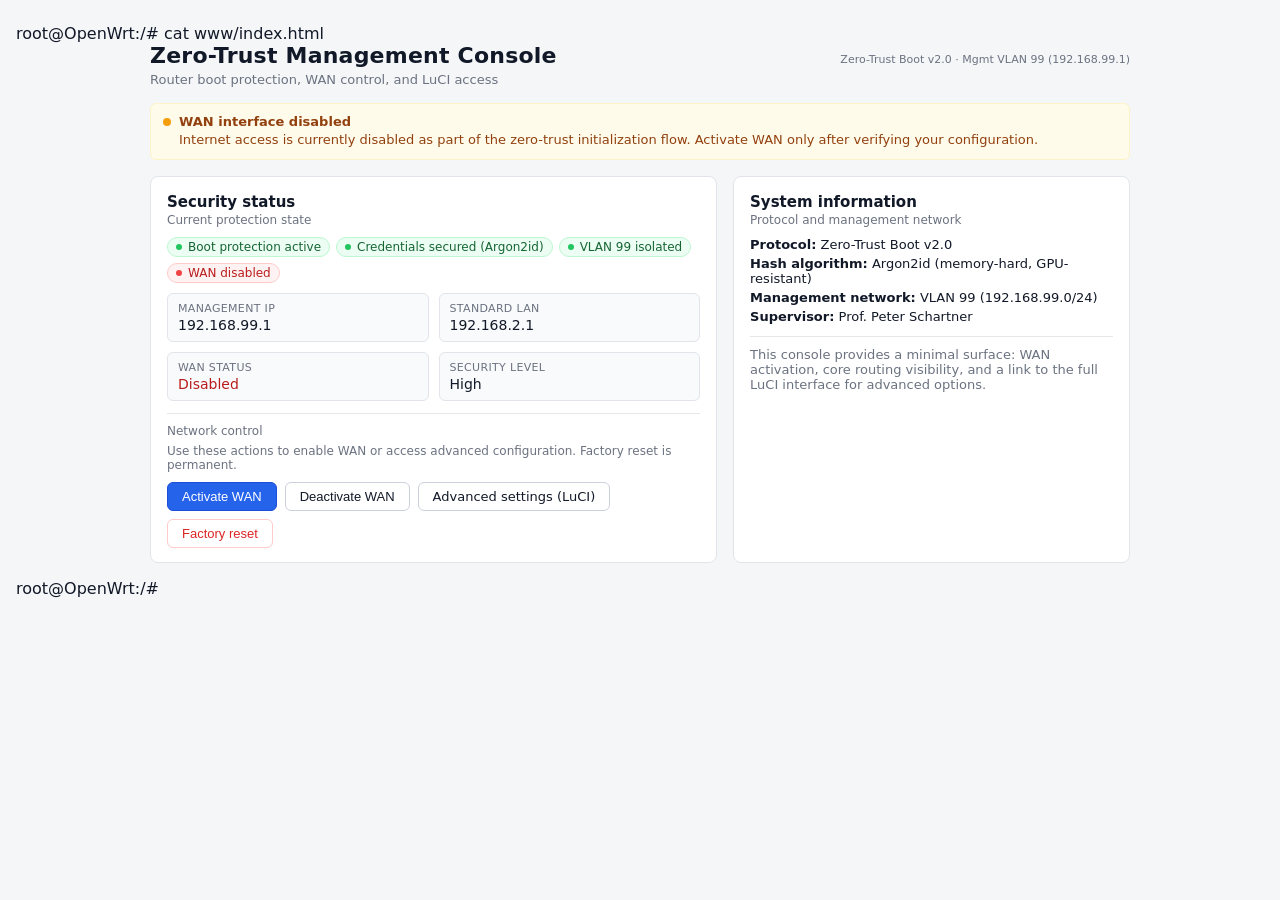
==== src/router_config/www/index.html @ 429b46fa "structuring the project" ====
root@OpenWrt:/# cat www/index.html
<!DOCTYPE html>
<html lang="en">
<head>
  <meta charset="UTF-8" />
  <meta name="viewport" content="width=device-width, initial-scale=1.0" />
  <title>Zero-Trust Management Console</title>
  <style>
    :root {
      --bg: #f5f6f8;
      --card-bg: #ffffff;
      --border-subtle: #e1e4ea;
      --border-strong: #cbd0da;
      --divider: #e5e7eb;
      --text-main: #111827;
      --text-muted: #6b7280;
      --accent: #2563eb;
      --danger: #dc2626;
      --success: #16a34a;
    }

    * { box-sizing: border-box; margin: 0; padding: 0; }

    body {
      font-family: system-ui, -apple-system, BlinkMacSystemFont, "Segoe UI", sans-serif;
      background: var(--bg);
      color: var(--text-main);
      padding: 24px 16px;
    }

    .layout { max-width: 980px; margin: 0 auto; }

    .page-header { margin-bottom: 16px; }

    .page-title-row {
      display: flex;
      align-items: baseline;
      justify-content: space-between;
      gap: 8px;
      flex-wrap: wrap;
    }

    .page-title {
      font-size: 22px;
      font-weight: 600;
      letter-spacing: 0.01em;
    }

    .page-subtitle {
      font-size: 13px;
      color: var(--text-muted);
      margin-top: 4px;
    }

    .page-meta {
      font-size: 11px;
      color: var(--text-muted);
    }

    .alert {
      background: #fffbeb;
      border: 1px solid #fef3c7;
      color: #92400e;
      border-radius: 6px;
      padding: 10px 12px;
      font-size: 13px;
      display: flex;
      align-items: flex-start;
      gap: 8px;
      margin-bottom: 16px;
    }

    .alert-indicator {
      width: 8px;
      height: 8px;
      border-radius: 999px;
      margin-top: 4px;
      background: #f59e0b;
    }

    .alert-title { font-weight: 600; margin-bottom: 2px; }

    .alert-body { font-size: 13px; line-height: 1.4; }

    .main-grid {
      display: grid;
      grid-template-columns: minmax(0, 2fr) minmax(0, 1.4fr);
      gap: 16px;
      margin-bottom: 16px;
    }

    @media (max-width: 768px) {
      .main-grid { grid-template-columns: minmax(0, 1fr); }
    }

    .card {
      background: var(--card-bg);
      border-radius: 8px;
      border: 1px solid var(--border-subtle);
      padding: 16px 16px 14px;
    }

    .card-header {
      display: flex;
      align-items: center;
      justify-content: space-between;
      margin-bottom: 10px;
    }

    .card-title { font-size: 15px; font-weight: 600; }

    .card-subtitle { font-size: 12px; color: var(--text-muted); margin-top: 2px; }

    .card-body { font-size: 13px; }

    .status-group {
      display: flex;
      flex-wrap: wrap;
      gap: 6px;
      margin: 8px 0 10px;
    }

    .badge {
      display: inline-flex;
      align-items: center;
      padding: 2px 8px;
      border-radius: 999px;
      font-size: 12px;
      border: 1px solid transparent;
      background: #f3f4f6;
      color: #374151;
    }

    .badge-dot {
      width: 6px;
      height: 6px;
      border-radius: 999px;
      margin-right: 6px;
    }

    .badge-success {
      background: #ecfdf3;
      color: #166534;
      border-color: #bbf7d0;
    }
    .badge-success .badge-dot { background: #22c55e; }

    .badge-danger {
      background: #fef2f2;
      color: #b91c1c;
      border-color: #fecaca;
    }
    .badge-danger .badge-dot { background: #ef4444; }

    .info-grid {
      display: grid;
      grid-template-columns: repeat(2, minmax(0, 1fr));
      gap: 10px;
      margin-top: 6px;
    }

    @media (max-width: 600px) {
      .info-grid { grid-template-columns: minmax(0, 1fr); }
    }

    .info-item {
      border-radius: 6px;
      border: 1px solid var(--border-subtle);
      padding: 8px 10px;
      background: #f9fafb;
    }

    .info-label {
      font-size: 11px;
      text-transform: uppercase;
      letter-spacing: 0.03em;
      color: var(--text-muted);
      margin-bottom: 2px;
    }

    .info-value { font-size: 14px; font-weight: 500; }

    .btn-row {
      display: flex;
      flex-wrap: wrap;
      gap: 8px;
      margin-top: 12px;
    }

    .btn {
      display: inline-flex;
      align-items: center;
      justify-content: center;
      gap: 6px;
      padding: 6px 14px;
      border-radius: 6px;
      border: 1px solid transparent;
      font-size: 13px;
      font-weight: 500;
      cursor: pointer;
      text-decoration: none;
      background: #ffffff;
      color: var(--text-main);
      transition: background-color 0.15s ease, border-color 0.15s ease, box-shadow 0.15s ease;
    }

    .btn:hover:not(:disabled) { background: #f3f4f6; }

    .btn:disabled { opacity: 0.6; cursor: not-allowed; }

    .btn-primary {
      background: var(--accent);
      color: #ffffff;
      border-color: #1d4ed8;
    }

    .btn-primary:hover:not(:disabled) { background: #1d4ed8; }

    .btn-secondary { border-color: var(--border-strong); color: #111827; }

    .btn-danger {
      background: #ffffff;
      color: var(--danger);
      border-color: #fecaca;
    }

    .btn-danger:hover { background: #fef2f2; }

    .btn-group-form { display: inline-block; }

    .muted { color: var(--text-muted); font-size: 12px; }

    .divider {
      border-top: 1px solid var(--divider);
      margin: 12px 0 10px;
    }

    .system-list p {
      margin-bottom: 4px;
      font-size: 13px;
    }

    .system-list p strong { font-weight: 600; }

    .spinner {
      width: 14px;
      height: 14px;
      border-radius: 50%;
      border: 2px solid rgba(255,255,255,0.3);
      border-top-color: #ffffff;
      animation: spin 1s linear infinite;
    }

    @keyframes spin {
      to { transform: rotate(1turn); }
    }
  </style>
</head>
<body>
  <div class="layout">
    <header class="page-header">
      <div class="page-title-row">
        <div>
          <h1 class="page-title">Zero-Trust Management Console</h1>
          <p class="page-subtitle">Router boot protection, WAN control, and LuCI access</p>
        </div>
        <div class="page-meta">
          Zero-Trust Boot v2.0 · Mgmt VLAN 99 (192.168.99.1)
        </div>
      </div>
    </header>

    <div class="alert" id="wanAlert">
      <div class="alert-indicator"></div>
      <div>
        <div class="alert-title">WAN interface disabled</div>
        <div class="alert-body">
          Internet access is currently disabled as part of the zero-trust initialization flow. Activate WAN only after verifying your configuration.
        </div>
      </div>
    </div>

    <div class="main-grid">
      <!-- Left: status + controls -->
      <section class="card">
        <div class="card-header">
          <div>
            <h2 class="card-title">Security status</h2>
            <p class="card-subtitle">Current protection state</p>
          </div>
        </div>
        <div class="card-body">
          <div class="status-group">
            <span class="badge badge-success">
              <span class="badge-dot"></span> Boot protection active
            </span>
            <span class="badge badge-success">
              <span class="badge-dot"></span> Credentials secured (Argon2id)
            </span>
            <span class="badge badge-success">
              <span class="badge-dot"></span> VLAN 99 isolated
            </span>
            <span class="badge badge-danger" id="wanBadge">
              <span class="badge-dot"></span> WAN disabled
            </span>
          </div>

          <div class="info-grid">
            <div class="info-item">
              <div class="info-label">Management IP</div>
              <div class="info-value">192.168.99.1</div>
            </div>
            <div class="info-item">
              <div class="info-label">Standard LAN</div>
              <div class="info-value">192.168.2.1</div>
            </div>
            <div class="info-item">
              <div class="info-label">WAN status</div>
              <div class="info-value" id="wanStatus">Disabled</div>
            </div>
            <div class="info-item">
              <div class="info-label">Security level</div>
              <div class="info-value">High</div>
            </div>
          </div>

          <div class="divider"></div>

          <div class="card-subtitle" style="margin-bottom: 6px;">Network control</div>
          <p class="muted">
            Use these actions to enable WAN or access advanced configuration. Factory reset is permanent.
          </p>

          <div class="btn-row" style="margin-top: 10px;">
            <form id="wanActivateForm" class="btn-group-form">
              <button type="submit" class="btn btn-primary" id="btnActivateWan">
                <span class="btn-text">Activate WAN</span>
                <span class="spinner" style="display:none;"></span>
              </button>
            </form>

            <form id="wanDeactivateForm" class="btn-group-form">
              <button type="submit" class="btn btn-secondary" id="btnDeactivateWan">
                Deactivate WAN
              </button>
            </form>

            <a href="/cgi-bin/luci" class="btn btn-secondary">Advanced settings (LuCI)</a>

            <button type="button" class="btn btn-danger" onclick="showResetConfirm()">
              Factory reset
            </button>
          </div>

          <p class="muted" id="wanHint" style="margin-top: 8px; display:none;">
            Applying changes…
          </p>
        </div>
      </section>

      <!-- Right: system info -->
      <section class="card">
        <div class="card-header">
          <div>
            <h2 class="card-title">System information</h2>
            <p class="card-subtitle">Protocol and management network</p>
          </div>
        </div>
        <div class="card-body system-list">
          <p><strong>Protocol:</strong> Zero-Trust Boot v2.0</p>
          <p><strong>Hash algorithm:</strong> Argon2id (memory-hard, GPU-resistant)</p>
          <p><strong>Management network:</strong> VLAN 99 (192.168.99.0/24)</p>
          <p><strong>Supervisor:</strong> Prof. Peter Schartner</p>

          <div class="divider"></div>

          <p class="muted">
            This console provides a minimal surface: WAN activation, core routing visibility, and a link to the full LuCI interface for advanced options.
          </p>
        </div>
      </section>
    </div>
  </div>

  <script>
    function showResetConfirm() {
      if (confirm("Factory reset will erase all configurations and require re-provisioning. Continue?")) {
        window.location.href = "/cgi-bin/custom_reset";
      }
    }

    const wanStatusEl = document.getElementById("wanStatus");
    const wanBadge = document.getElementById("wanBadge");
    const wanAlert = document.getElementById("wanAlert");
    const wanForm = document.getElementById("wanActivateForm");
    const wanButton = document.getElementById("btnActivateWan");
    const wanText = wanButton ? wanButton.querySelector(".btn-text") : null;
    const wanSpinner = wanButton ? wanButton.querySelector(".spinner") : null;
    const wanHint = document.getElementById("wanHint");

    const wanDeactivateForm = document.getElementById("wanDeactivateForm");
    const wanDeactivateButton = document.getElementById("btnDeactivateWan");

    function setWanButtonLoading(loading) {
      if (!wanButton || !wanText || !wanSpinner) return;
      wanText.style.display = loading ? "none" : "inline";
      wanSpinner.style.display = loading ? "inline-block" : "none";
      wanButton.disabled = loading;
    }

    function updateWanVisual(status) {
      if (!wanStatusEl || !wanBadge) return;
      if (status === "UP") {
        wanStatusEl.textContent = "Active";
        wanStatusEl.style.color = "#16a34a";
        wanBadge.classList.remove("badge-danger");
        wanBadge.classList.add("badge-success");
        wanBadge.innerHTML = '<span class="badge-dot"></span> WAN active';
        if (wanAlert) wanAlert.style.display = "none";
      } else {
        wanStatusEl.textContent = "Disabled";
        wanStatusEl.style.color = "#b91c1c";
        wanBadge.classList.remove("badge-success");
        wanBadge.classList.add("badge-danger");
        wanBadge.innerHTML = '<span class="badge-dot"></span> WAN disabled';
        if (wanAlert) wanAlert.style.display = "flex";
      }
    }

    function checkWAN() {
      if (!wanStatusEl) return;
      fetch("/cgi-bin/wan_status")
        .then(r => r.text())
        .then(data => {
          const status = data.trim().toUpperCase() === "UP" ? "UP" : "DOWN";
          updateWanVisual(status);
        })
        .catch(() => {
          updateWanVisual("DOWN");
        });
    }

    if (wanForm) {
      wanForm.addEventListener("submit", function (e) {
        e.preventDefault();
        setWanButtonLoading(true);
        if (wanHint) {
          wanHint.style.display = "block";
          wanHint.textContent = "Activating WAN…";
        }

        fetch("/cgi-bin/activate_wan", { method: "POST" })
          .then(() => {
            if (wanHint) {
              wanHint.textContent = "Command sent. Waiting for WAN to come online…";
            }
            // burst poll for 20s
            const burst = setInterval(checkWAN, 2000);
            setTimeout(() => clearInterval(burst), 20000);
          })
          .catch(() => {
            if (wanHint) {
              wanHint.textContent = "Activation failed. Check logs.";
              wanHint.style.color = "#dc2626";
            }
          })
          .finally(() => {
            setTimeout(() => setWanButtonLoading(false), 4000);
          });
      });
    }

    if (wanDeactivateForm && wanDeactivateButton) {
        wanDeactivateForm.addEventListener("submit", function (e) {
          e.preventDefault();
          wanDeactivateButton.disabled = true;
          if (wanHint) {
            wanHint.style.display = "block";
            wanHint.textContent = "Deactivating WAN…";
            wanHint.style.color = ""; // reset color
          }

          fetch("/cgi-bin/deactivate_wan", { method: "POST" })
            .then(() => {
              if (wanHint) {
                wanHint.textContent = "Command sent. Waiting for WAN to go down…";
              }
              const burst = setInterval(checkWAN, 2000);
              setTimeout(() => clearInterval(burst), 20000);
            })
            .catch(() => {
              if (wanHint) {
                wanHint.textContent = "Deactivation failed. Check logs.";
                wanHint.style.color = "#dc2626";
              }
            })
            .finally(() => {
              setTimeout(() => {
                wanDeactivateButton.disabled = false;
              }, 4000);
            });
        });
      }

    checkWAN();
    setInterval(checkWAN, 5000);
  </script>
</body>
</html>

root@OpenWrt:/#
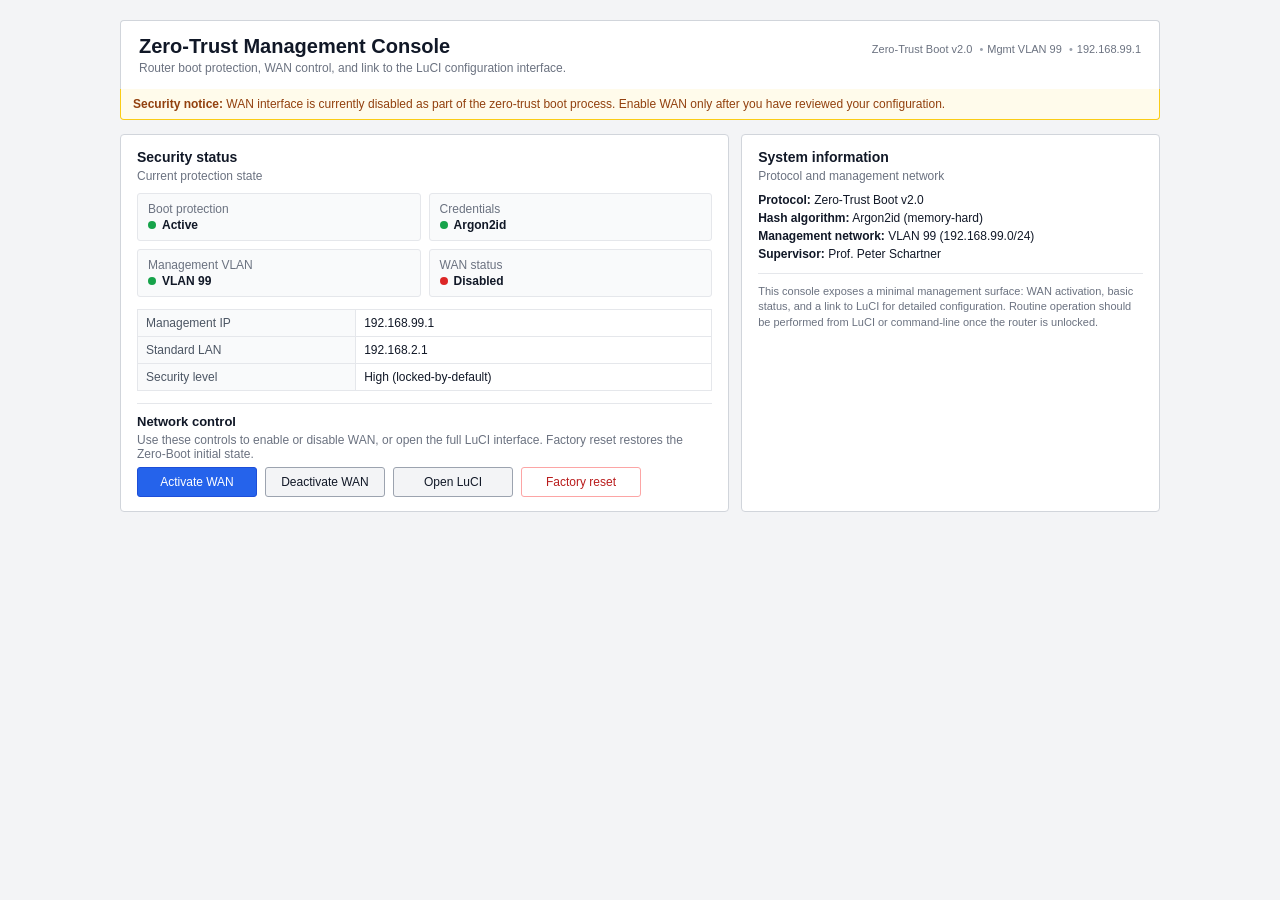
==== commit ed75c2b7: "adjusted the custom luci-interface dashbboard" ====
--- a/src/router_config/www/index.html
+++ b/src/router_config/www/index.html
@@ -1,443 +1,418 @@
-root@OpenWrt:/# cat www/index.html
 <!DOCTYPE html>
 <html lang="en">
 <head>
   <meta charset="UTF-8" />
   <meta name="viewport" content="width=device-width, initial-scale=1.0" />
-  <title>Zero-Trust Management Console</title>
+  <title>Zero‑Trust Management Console</title>
   <style>
-    :root {
-      --bg: #f5f6f8;
-      --card-bg: #ffffff;
-      --border-subtle: #e1e4ea;
-      --border-strong: #cbd0da;
-      --divider: #e5e7eb;
-      --text-main: #111827;
-      --text-muted: #6b7280;
-      --accent: #2563eb;
-      --danger: #dc2626;
-      --success: #16a34a;
-    }
-
     * { box-sizing: border-box; margin: 0; padding: 0; }
 
     body {
-      font-family: system-ui, -apple-system, BlinkMacSystemFont, "Segoe UI", sans-serif;
-      background: var(--bg);
-      color: var(--text-main);
-      padding: 24px 16px;
-    }
-
-    .layout { max-width: 980px; margin: 0 auto; }
-
-    .page-header { margin-bottom: 16px; }
-
-    .page-title-row {
+      font-family: -apple-system, BlinkMacSystemFont, "Segoe UI", Roboto, Arial, sans-serif;
+      background-color: #f3f4f6;
+      color: #111827;
+      padding: 20px 10px;
+    }
+
+    .wrap {
+      max-width: 1040px;
+      margin: 0 auto;
+    }
+
+    header {
+      background-color: #ffffff;
+      border-radius: 4px 4px 0 0;
+      border: 1px solid #d1d5db;
+      border-bottom: none;
+      padding: 14px 18px;
+    }
+
+    .header-top {
       display: flex;
+      justify-content: space-between;
       align-items: baseline;
-      justify-content: space-between;
       gap: 8px;
       flex-wrap: wrap;
     }
 
-    .page-title {
-      font-size: 22px;
+    header h1 {
+      font-size: 20px;
       font-weight: 600;
-      letter-spacing: 0.01em;
-    }
-
-    .page-subtitle {
-      font-size: 13px;
-      color: var(--text-muted);
-      margin-top: 4px;
-    }
-
-    .page-meta {
+    }
+
+    header p {
+      font-size: 12px;
+      color: #6b7280;
+      margin-top: 3px;
+    }
+
+    .header-meta {
       font-size: 11px;
-      color: var(--text-muted);
+      color: #6b7280;
+      text-align: right;
+    }
+
+    .header-meta span + span::before {
+      content: "•";
+      padding: 0 4px;
+      color: #9ca3af;
     }
 
     .alert {
-      background: #fffbeb;
-      border: 1px solid #fef3c7;
+      background-color: #fffbeb;
+      border: 1px solid #facc15;
+      border-top: none;
       color: #92400e;
-      border-radius: 6px;
-      padding: 10px 12px;
-      font-size: 13px;
-      display: flex;
-      align-items: flex-start;
+      padding: 8px 12px;
+      font-size: 12px;
+      border-radius: 0 0 4px 4px;
+      margin-bottom: 14px;
+    }
+
+    .alert strong {
+      font-weight: 600;
+    }
+
+    .grid {
+      display: grid;
+      grid-template-columns: 1.6fr 1.1fr;
+      gap: 12px;
+    }
+
+    @media (max-width: 840px) {
+      .grid { grid-template-columns: 1fr; }
+    }
+
+    .panel {
+      background-color: #ffffff;
+      border: 1px solid #d1d5db;
+      border-radius: 4px;
+      padding: 14px 16px;
+    }
+
+    .panel h2 {
+      font-size: 14px;
+      margin-bottom: 4px;
+      font-weight: 600;
+    }
+
+    .panel-sub {
+      font-size: 12px;
+      color: #6b7280;
+      margin-bottom: 10px;
+    }
+
+    .status-grid {
+      display: grid;
+      grid-template-columns: repeat(2, minmax(0, 1fr));
       gap: 8px;
-      margin-bottom: 16px;
-    }
-
-    .alert-indicator {
+      margin-bottom: 12px;
+    }
+
+    @media (max-width: 520px) {
+      .status-grid { grid-template-columns: 1fr; }
+    }
+
+    .status-item {
+      background-color: #f9fafb;
+      border: 1px solid #e5e7eb;
+      border-radius: 3px;
+      padding: 8px 10px;
+      font-size: 12px;
+    }
+
+    .status-label {
+      color: #6b7280;
+      margin-bottom: 2px;
+    }
+
+    .status-value {
+      font-weight: 600;
+      display: inline-flex;
+      align-items: center;
+      gap: 6px;
+    }
+
+    .dot-ok {
       width: 8px;
       height: 8px;
       border-radius: 999px;
-      margin-top: 4px;
-      background: #f59e0b;
-    }
-
-    .alert-title { font-weight: 600; margin-bottom: 2px; }
-
-    .alert-body { font-size: 13px; line-height: 1.4; }
-
-    .main-grid {
-      display: grid;
-      grid-template-columns: minmax(0, 2fr) minmax(0, 1.4fr);
-      gap: 16px;
-      margin-bottom: 16px;
-    }
-
-    @media (max-width: 768px) {
-      .main-grid { grid-template-columns: minmax(0, 1fr); }
-    }
-
-    .card {
-      background: var(--card-bg);
-      border-radius: 8px;
-      border: 1px solid var(--border-subtle);
-      padding: 16px 16px 14px;
-    }
-
-    .card-header {
-      display: flex;
-      align-items: center;
-      justify-content: space-between;
-      margin-bottom: 10px;
-    }
-
-    .card-title { font-size: 15px; font-weight: 600; }
-
-    .card-subtitle { font-size: 12px; color: var(--text-muted); margin-top: 2px; }
-
-    .card-body { font-size: 13px; }
-
-    .status-group {
-      display: flex;
-      flex-wrap: wrap;
-      gap: 6px;
-      margin: 8px 0 10px;
-    }
-
-    .badge {
-      display: inline-flex;
-      align-items: center;
-      padding: 2px 8px;
+      background-color: #16a34a;
+    }
+
+    .dot-bad {
+      width: 8px;
+      height: 8px;
       border-radius: 999px;
-      font-size: 12px;
-      border: 1px solid transparent;
-      background: #f3f4f6;
-      color: #374151;
-    }
-
-    .badge-dot {
-      width: 6px;
-      height: 6px;
-      border-radius: 999px;
-      margin-right: 6px;
-    }
-
-    .badge-success {
-      background: #ecfdf3;
-      color: #166534;
-      border-color: #bbf7d0;
-    }
-    .badge-success .badge-dot { background: #22c55e; }
-
-    .badge-danger {
-      background: #fef2f2;
-      color: #b91c1c;
-      border-color: #fecaca;
-    }
-    .badge-danger .badge-dot { background: #ef4444; }
-
-    .info-grid {
-      display: grid;
-      grid-template-columns: repeat(2, minmax(0, 1fr));
-      gap: 10px;
+      background-color: #dc2626;
+    }
+
+    .info-table {
+      width: 100%;
+      border-collapse: collapse;
+      font-size: 12px;
       margin-top: 6px;
     }
 
-    @media (max-width: 600px) {
-      .info-grid { grid-template-columns: minmax(0, 1fr); }
-    }
-
-    .info-item {
-      border-radius: 6px;
-      border: 1px solid var(--border-subtle);
-      padding: 8px 10px;
-      background: #f9fafb;
-    }
-
-    .info-label {
-      font-size: 11px;
-      text-transform: uppercase;
-      letter-spacing: 0.03em;
-      color: var(--text-muted);
-      margin-bottom: 2px;
-    }
-
-    .info-value { font-size: 14px; font-weight: 500; }
+    .info-table th,
+    .info-table td {
+      border: 1px solid #e5e7eb;
+      padding: 6px 8px;
+      text-align: left;
+    }
+
+    .info-table th {
+      background-color: #f9fafb;
+      font-weight: 500;
+      width: 38%;
+      color: #4b5563;
+    }
+
+    .divider {
+      border-top: 1px solid #e5e7eb;
+      margin: 12px 0 10px;
+    }
 
     .btn-row {
       display: flex;
       flex-wrap: wrap;
       gap: 8px;
-      margin-top: 12px;
+      margin-top: 6px;
     }
 
     .btn {
-      display: inline-flex;
-      align-items: center;
-      justify-content: center;
-      gap: 6px;
-      padding: 6px 14px;
-      border-radius: 6px;
-      border: 1px solid transparent;
-      font-size: 13px;
-      font-weight: 500;
+      border-radius: 3px;
+      font-size: 12px;
+      padding: 7px 14px;
+      border: 1px solid #9ca3af;
+      background-color: #f3f4f6;
       cursor: pointer;
+      text-align: center;
       text-decoration: none;
-      background: #ffffff;
-      color: var(--text-main);
-      transition: background-color 0.15s ease, border-color 0.15s ease, box-shadow 0.15s ease;
-    }
-
-    .btn:hover:not(:disabled) { background: #f3f4f6; }
-
-    .btn:disabled { opacity: 0.6; cursor: not-allowed; }
+      color: #111827;
+      min-width: 120px;
+    }
 
     .btn-primary {
-      background: var(--accent);
+      background-color: #2563eb;
+      border-color: #1d4ed8;
       color: #ffffff;
-      border-color: #1d4ed8;
-    }
-
-    .btn-primary:hover:not(:disabled) { background: #1d4ed8; }
-
-    .btn-secondary { border-color: var(--border-strong); color: #111827; }
+    }
+
+    .btn-primary:disabled {
+      opacity: 0.6;
+      cursor: not-allowed;
+    }
 
     .btn-danger {
-      background: #ffffff;
-      color: var(--danger);
-      border-color: #fecaca;
-    }
-
-    .btn-danger:hover { background: #fef2f2; }
-
-    .btn-group-form { display: inline-block; }
-
-    .muted { color: var(--text-muted); font-size: 12px; }
-
-    .divider {
-      border-top: 1px solid var(--divider);
-      margin: 12px 0 10px;
-    }
-
-    .system-list p {
+      border-color: #fca5a5;
+      color: #b91c1c;
+      background-color: #ffffff;
+    }
+
+    .hint {
+      margin-top: 6px;
+      font-size: 11px;
+      color: #6b7280;
+      display: none;
+    }
+
+    .sys-line {
+      font-size: 12px;
       margin-bottom: 4px;
-      font-size: 13px;
-    }
-
-    .system-list p strong { font-weight: 600; }
+    }
+
+    .sys-line strong {
+      font-weight: 600;
+    }
+
+    .sys-note {
+      font-size: 11px;
+      color: #6b7280;
+      margin-top: 8px;
+      line-height: 1.4;
+    }
 
     .spinner {
-      width: 14px;
-      height: 14px;
+      display: inline-block;
+      width: 12px;
+      height: 12px;
       border-radius: 50%;
-      border: 2px solid rgba(255,255,255,0.3);
+      border: 2px solid rgba(255,255,255,0.5);
       border-top-color: #ffffff;
-      animation: spin 1s linear infinite;
+      margin-left: 6px;
+      animation: spin 0.8s linear infinite;
     }
 
     @keyframes spin {
-      to { transform: rotate(1turn); }
+      to { transform: rotate(360deg); }
     }
   </style>
 </head>
 <body>
-  <div class="layout">
-    <header class="page-header">
-      <div class="page-title-row">
+  <div class="wrap">
+    <header>
+      <div class="header-top">
         <div>
-          <h1 class="page-title">Zero-Trust Management Console</h1>
-          <p class="page-subtitle">Router boot protection, WAN control, and LuCI access</p>
+          <h1>Zero‑Trust Management Console</h1>
+          <p>Router boot protection, WAN control, and link to the LuCI configuration interface.</p>
         </div>
-        <div class="page-meta">
-          Zero-Trust Boot v2.0 · Mgmt VLAN 99 (192.168.99.1)
+        <div class="header-meta">
+          <span>Zero‑Trust Boot v2.0</span>
+          <span>Mgmt VLAN 99</span>
+          <span>192.168.99.1</span>
         </div>
       </div>
     </header>
 
     <div class="alert" id="wanAlert">
-      <div class="alert-indicator"></div>
-      <div>
-        <div class="alert-title">WAN interface disabled</div>
-        <div class="alert-body">
-          Internet access is currently disabled as part of the zero-trust initialization flow. Activate WAN only after verifying your configuration.
-        </div>
-      </div>
+      <strong>Security notice:</strong>
+      WAN interface is currently disabled as part of the zero‑trust boot process. Enable WAN only after you have reviewed your configuration.
     </div>
 
-    <div class="main-grid">
-      <!-- Left: status + controls -->
-      <section class="card">
-        <div class="card-header">
-          <div>
-            <h2 class="card-title">Security status</h2>
-            <p class="card-subtitle">Current protection state</p>
+    <div class="grid">
+      <!-- Left: status and control -->
+      <section class="panel">
+        <h2>Security status</h2>
+        <div class="panel-sub">Current protection state</div>
+
+        <div class="status-grid">
+          <div class="status-item">
+            <div class="status-label">Boot protection</div>
+            <div class="status-value">
+              <span class="dot-ok"></span> Active
+            </div>
+          </div>
+          <div class="status-item">
+            <div class="status-label">Credentials</div>
+            <div class="status-value">
+              <span class="dot-ok"></span> Argon2id
+            </div>
+          </div>
+          <div class="status-item">
+            <div class="status-label">Management VLAN</div>
+            <div class="status-value">
+              <span class="dot-ok"></span> VLAN 99
+            </div>
+          </div>
+          <div class="status-item">
+            <div class="status-label">WAN status</div>
+            <div class="status-value" id="wanStatusText">
+              <span class="dot-bad"></span> Disabled
+            </div>
           </div>
         </div>
-        <div class="card-body">
-          <div class="status-group">
-            <span class="badge badge-success">
-              <span class="badge-dot"></span> Boot protection active
-            </span>
-            <span class="badge badge-success">
-              <span class="badge-dot"></span> Credentials secured (Argon2id)
-            </span>
-            <span class="badge badge-success">
-              <span class="badge-dot"></span> VLAN 99 isolated
-            </span>
-            <span class="badge badge-danger" id="wanBadge">
-              <span class="badge-dot"></span> WAN disabled
-            </span>
-          </div>
-
-          <div class="info-grid">
-            <div class="info-item">
-              <div class="info-label">Management IP</div>
-              <div class="info-value">192.168.99.1</div>
-            </div>
-            <div class="info-item">
-              <div class="info-label">Standard LAN</div>
-              <div class="info-value">192.168.2.1</div>
-            </div>
-            <div class="info-item">
-              <div class="info-label">WAN status</div>
-              <div class="info-value" id="wanStatus">Disabled</div>
-            </div>
-            <div class="info-item">
-              <div class="info-label">Security level</div>
-              <div class="info-value">High</div>
-            </div>
-          </div>
-
-          <div class="divider"></div>
-
-          <div class="card-subtitle" style="margin-bottom: 6px;">Network control</div>
-          <p class="muted">
-            Use these actions to enable WAN or access advanced configuration. Factory reset is permanent.
-          </p>
-
-          <div class="btn-row" style="margin-top: 10px;">
-            <form id="wanActivateForm" class="btn-group-form">
-              <button type="submit" class="btn btn-primary" id="btnActivateWan">
-                <span class="btn-text">Activate WAN</span>
-                <span class="spinner" style="display:none;"></span>
-              </button>
-            </form>
-
-            <form id="wanDeactivateForm" class="btn-group-form">
-              <button type="submit" class="btn btn-secondary" id="btnDeactivateWan">
-                Deactivate WAN
-              </button>
-            </form>
-
-            <a href="/cgi-bin/luci" class="btn btn-secondary">Advanced settings (LuCI)</a>
-
-            <button type="button" class="btn btn-danger" onclick="showResetConfirm()">
-              Factory reset
+
+        <table class="info-table">
+          <tr>
+            <th>Management IP</th>
+            <td>192.168.99.1</td>
+          </tr>
+          <tr>
+            <th>Standard LAN</th>
+            <td>192.168.2.1</td>
+          </tr>
+          <tr>
+            <th>Security level</th>
+            <td>High (locked‑by‑default)</td>
+          </tr>
+        </table>
+
+        <div class="divider"></div>
+
+        <h2 style="font-size:13px;margin-bottom:4px;">Network control</h2>
+        <div class="panel-sub" style="margin-bottom:6px;">
+          Use these controls to enable or disable WAN, or open the full LuCI interface. Factory reset restores the Zero‑Boot initial state.
+        </div>
+
+        <div class="btn-row">
+          <form id="wanActivateForm">
+            <button type="submit" class="btn btn-primary" id="btnActivateWan">
+              <span class="btn-text">Activate WAN</span>
+              <span class="spinner" style="display:none;"></span>
             </button>
-          </div>
-
-          <p class="muted" id="wanHint" style="margin-top: 8px; display:none;">
-            Applying changes…
-          </p>
+          </form>
+
+          <form id="wanDeactivateForm">
+            <button type="submit" class="btn" id="btnDeactivateWan">
+              Deactivate WAN
+            </button>
+          </form>
+
+          <a href="/cgi-bin/luci" class="btn">Open LuCI</a>
+
+          <button type="button" class="btn btn-danger" onclick="showResetConfirm()">
+            Factory reset
+          </button>
         </div>
+
+        <p class="hint" id="wanHint"></p>
       </section>
 
-      <!-- Right: system info -->
-      <section class="card">
-        <div class="card-header">
-          <div>
-            <h2 class="card-title">System information</h2>
-            <p class="card-subtitle">Protocol and management network</p>
-          </div>
-        </div>
-        <div class="card-body system-list">
-          <p><strong>Protocol:</strong> Zero-Trust Boot v2.0</p>
-          <p><strong>Hash algorithm:</strong> Argon2id (memory-hard, GPU-resistant)</p>
-          <p><strong>Management network:</strong> VLAN 99 (192.168.99.0/24)</p>
-          <p><strong>Supervisor:</strong> Prof. Peter Schartner</p>
-
-          <div class="divider"></div>
-
-          <p class="muted">
-            This console provides a minimal surface: WAN activation, core routing visibility, and a link to the full LuCI interface for advanced options.
-          </p>
-        </div>
+      <!-- Right: system information -->
+      <section class="panel">
+        <h2>System information</h2>
+        <div class="panel-sub">Protocol and management network</div>
+
+        <p class="sys-line"><strong>Protocol:</strong> Zero‑Trust Boot v2.0</p>
+        <p class="sys-line"><strong>Hash algorithm:</strong> Argon2id (memory‑hard)</p>
+        <p class="sys-line"><strong>Management network:</strong> VLAN 99 (192.168.99.0/24)</p>
+        <p class="sys-line"><strong>Supervisor:</strong> Prof. Peter Schartner</p>
+
+        <div class="divider"></div>
+
+        <p class="sys-note">
+          This console exposes a minimal management surface: WAN activation, basic status, and a link
+          to LuCI for detailed configuration. Routine operation should be performed from LuCI or
+          command‑line once the router is unlocked.
+        </p>
       </section>
     </div>
   </div>
 
   <script>
     function showResetConfirm() {
-      if (confirm("Factory reset will erase all configurations and require re-provisioning. Continue?")) {
+      if (confirm("Factory reset will erase all configuration and require re‑provisioning.\n\nContinue?")) {
         window.location.href = "/cgi-bin/custom_reset";
       }
     }
 
-    const wanStatusEl = document.getElementById("wanStatus");
-    const wanBadge = document.getElementById("wanBadge");
-    const wanAlert = document.getElementById("wanAlert");
-    const wanForm = document.getElementById("wanActivateForm");
-    const wanButton = document.getElementById("btnActivateWan");
-    const wanText = wanButton ? wanButton.querySelector(".btn-text") : null;
-    const wanSpinner = wanButton ? wanButton.querySelector(".spinner") : null;
-    const wanHint = document.getElementById("wanHint");
-
-    const wanDeactivateForm = document.getElementById("wanDeactivateForm");
+    const wanStatusText       = document.getElementById("wanStatusText");
+    const wanAlert            = document.getElementById("wanAlert");
+    const wanForm             = document.getElementById("wanActivateForm");
+    const wanButton           = document.getElementById("btnActivateWan");
+    const wanTextSpan         = wanButton ? wanButton.querySelector(".btn-text") : null;
+    const wanSpinner          = wanButton ? wanButton.querySelector(".spinner") : null;
+    const wanHint             = document.getElementById("wanHint");
+    const wanDeactivateForm   = document.getElementById("wanDeactivateForm");
     const wanDeactivateButton = document.getElementById("btnDeactivateWan");
 
     function setWanButtonLoading(loading) {
-      if (!wanButton || !wanText || !wanSpinner) return;
-      wanText.style.display = loading ? "none" : "inline";
+      if (!wanButton || !wanTextSpan || !wanSpinner) return;
+      wanButton.disabled = loading;
+      wanTextSpan.style.display = loading ? "none" : "inline";
       wanSpinner.style.display = loading ? "inline-block" : "none";
-      wanButton.disabled = loading;
     }
 
     function updateWanVisual(status) {
-      if (!wanStatusEl || !wanBadge) return;
+      if (!wanStatusText) return;
       if (status === "UP") {
-        wanStatusEl.textContent = "Active";
-        wanStatusEl.style.color = "#16a34a";
-        wanBadge.classList.remove("badge-danger");
-        wanBadge.classList.add("badge-success");
-        wanBadge.innerHTML = '<span class="badge-dot"></span> WAN active';
+        wanStatusText.innerHTML = '<span class="dot-ok"></span> Active';
         if (wanAlert) wanAlert.style.display = "none";
       } else {
-        wanStatusEl.textContent = "Disabled";
-        wanStatusEl.style.color = "#b91c1c";
-        wanBadge.classList.remove("badge-success");
-        wanBadge.classList.add("badge-danger");
-        wanBadge.innerHTML = '<span class="badge-dot"></span> WAN disabled';
-        if (wanAlert) wanAlert.style.display = "flex";
+        wanStatusText.innerHTML = '<span class="dot-bad"></span> Disabled';
+        if (wanAlert) wanAlert.style.display = "block";
       }
     }
 
     function checkWAN() {
-      if (!wanStatusEl) return;
       fetch("/cgi-bin/wan_status")
         .then(r => r.text())
-        .then(data => {
-          const status = data.trim().toUpperCase() === "UP" ? "UP" : "DOWN";
+        .then(t => {
+          const status = t.trim().toUpperCase() === "UP" ? "UP" : "DOWN";
           updateWanVisual(status);
         })
-        .catch(() => {
-          updateWanVisual("DOWN");
-        });
+        .catch(() => updateWanVisual("DOWN"));
     }
 
     if (wanForm) {
@@ -447,6 +422,7 @@
         if (wanHint) {
           wanHint.style.display = "block";
           wanHint.textContent = "Activating WAN…";
+          wanHint.style.color = "#4b5563";
         }
 
         fetch("/cgi-bin/activate_wan", { method: "POST" })
@@ -454,14 +430,13 @@
             if (wanHint) {
               wanHint.textContent = "Command sent. Waiting for WAN to come online…";
             }
-            // burst poll for 20s
             const burst = setInterval(checkWAN, 2000);
             setTimeout(() => clearInterval(burst), 20000);
           })
           .catch(() => {
             if (wanHint) {
-              wanHint.textContent = "Activation failed. Check logs.";
-              wanHint.style.color = "#dc2626";
+              wanHint.textContent = "Activation failed. Check system logs.";
+              wanHint.style.color = "#b91c1c";
             }
           })
           .finally(() => {
@@ -471,41 +446,37 @@
     }
 
     if (wanDeactivateForm && wanDeactivateButton) {
-        wanDeactivateForm.addEventListener("submit", function (e) {
-          e.preventDefault();
-          wanDeactivateButton.disabled = true;
-          if (wanHint) {
-            wanHint.style.display = "block";
-            wanHint.textContent = "Deactivating WAN…";
-            wanHint.style.color = ""; // reset color
-          }
-
-          fetch("/cgi-bin/deactivate_wan", { method: "POST" })
-            .then(() => {
-              if (wanHint) {
-                wanHint.textContent = "Command sent. Waiting for WAN to go down…";
-              }
-              const burst = setInterval(checkWAN, 2000);
-              setTimeout(() => clearInterval(burst), 20000);
-            })
-            .catch(() => {
-              if (wanHint) {
-                wanHint.textContent = "Deactivation failed. Check logs.";
-                wanHint.style.color = "#dc2626";
-              }
-            })
-            .finally(() => {
-              setTimeout(() => {
-                wanDeactivateButton.disabled = false;
-              }, 4000);
-            });
-        });
-      }
-
+      wanDeactivateForm.addEventListener("submit", function (e) {
+        e.preventDefault();
+        wanDeactivateButton.disabled = true;
+        if (wanHint) {
+          wanHint.style.display = "block";
+          wanHint.textContent = "Deactivating WAN…";
+          wanHint.style.color = "#4b5563";
+        }
+
+        fetch("/cgi-bin/deactivate_wan", { method: "POST" })
+          .then(() => {
+            if (wanHint) {
+              wanHint.textContent = "Command sent. Waiting for WAN to go down…";
+            }
+            const burst = setInterval(checkWAN, 2000);
+            setTimeout(() => clearInterval(burst), 20000);
+          })
+          .catch(() => {
+            if (wanHint) {
+              wanHint.textContent = "Deactivation failed. Check system logs.";
+              wanHint.style.color = "#b91c1c";
+            }
+          })
+          .finally(() => {
+            setTimeout(() => { wanDeactivateButton.disabled = false; }, 4000);
+          });
+      });
+    }
+  
     checkWAN();
     setInterval(checkWAN, 5000);
   </script>
 </body>
-</html>
-
-root@OpenWrt:/#
+</html>
